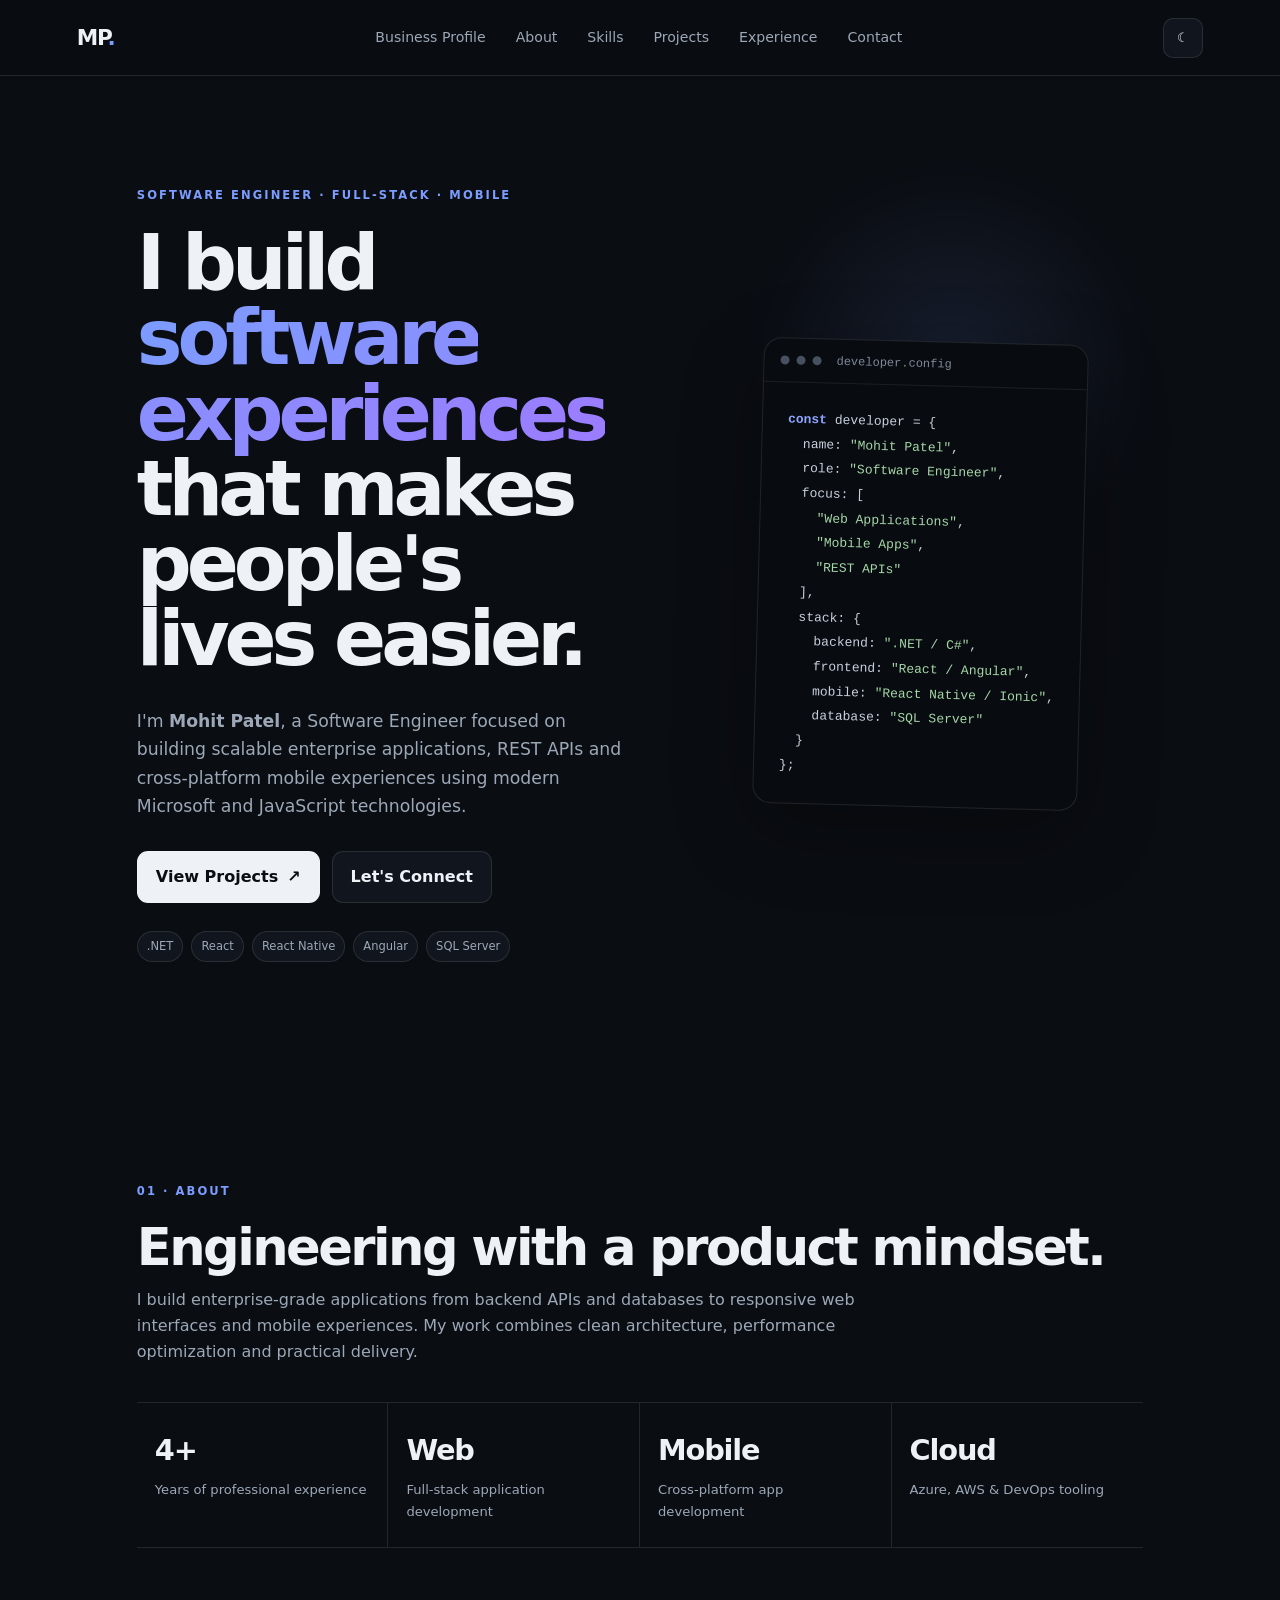
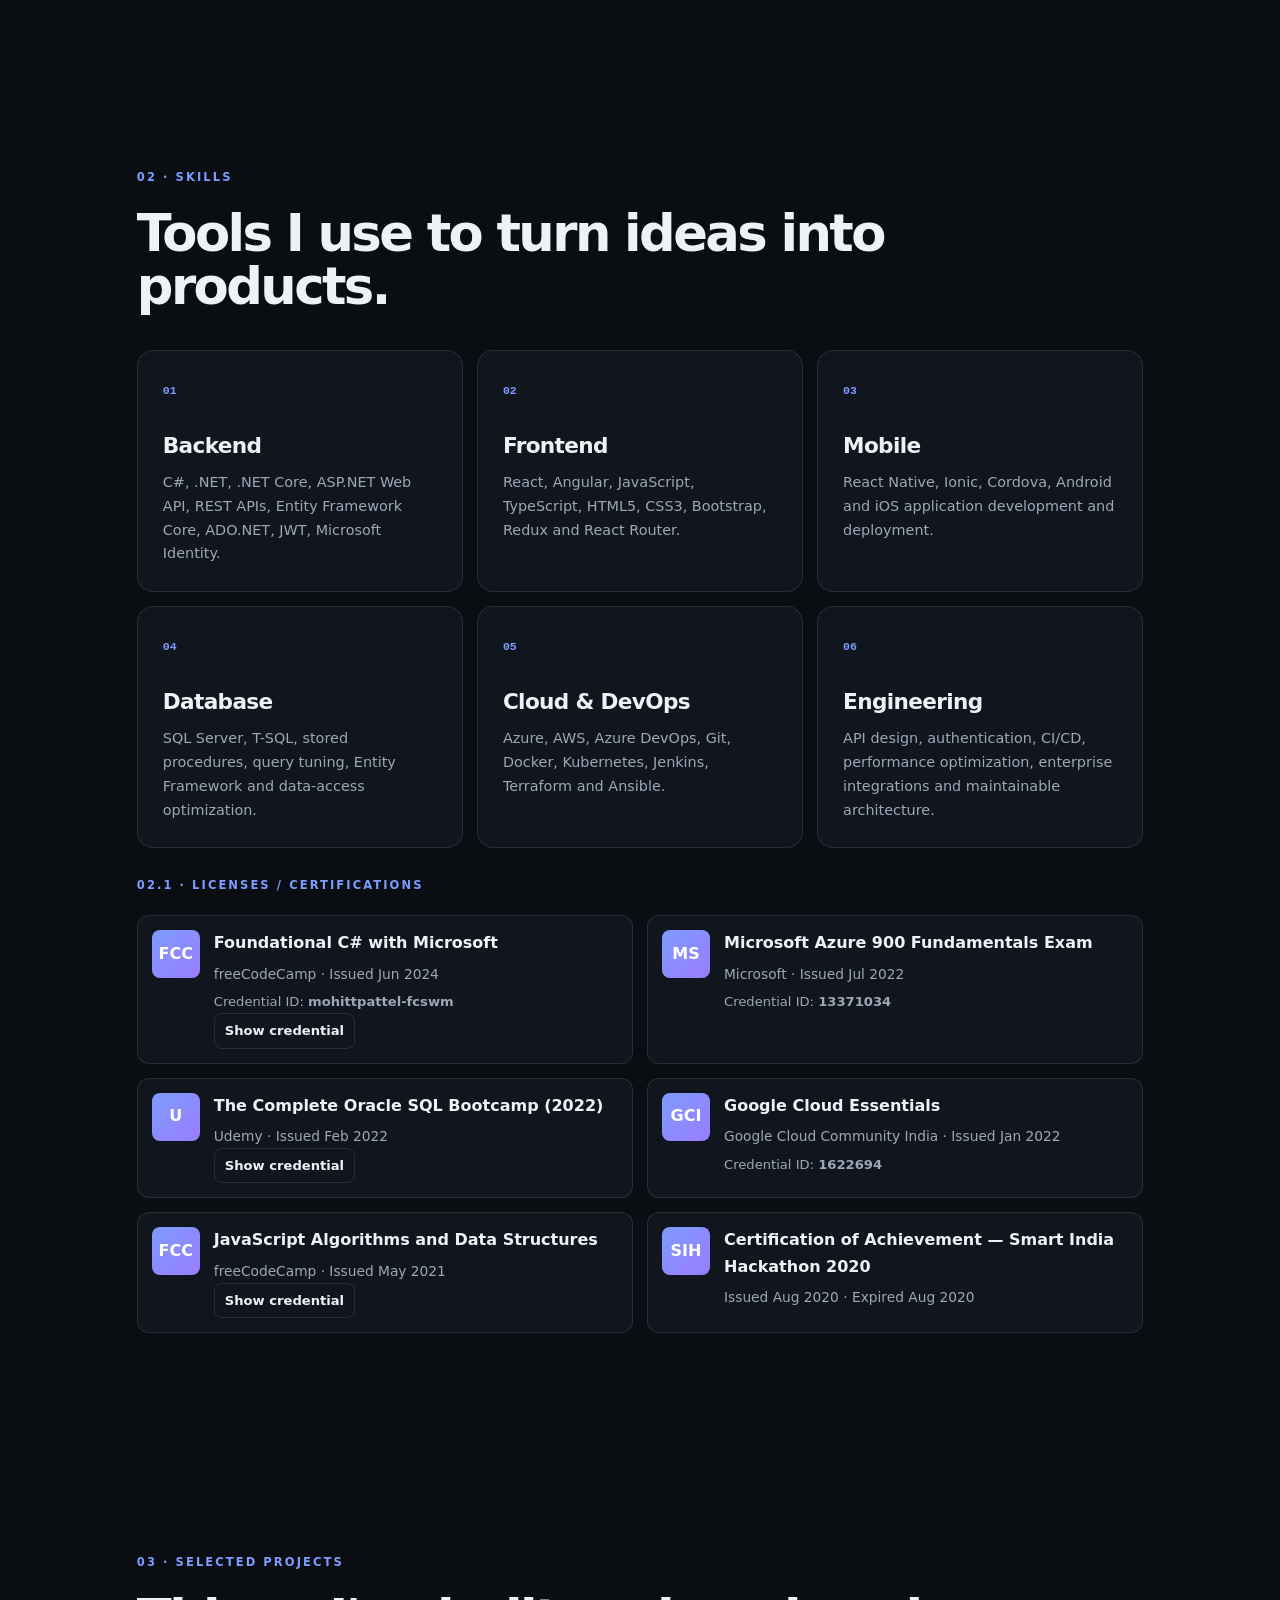
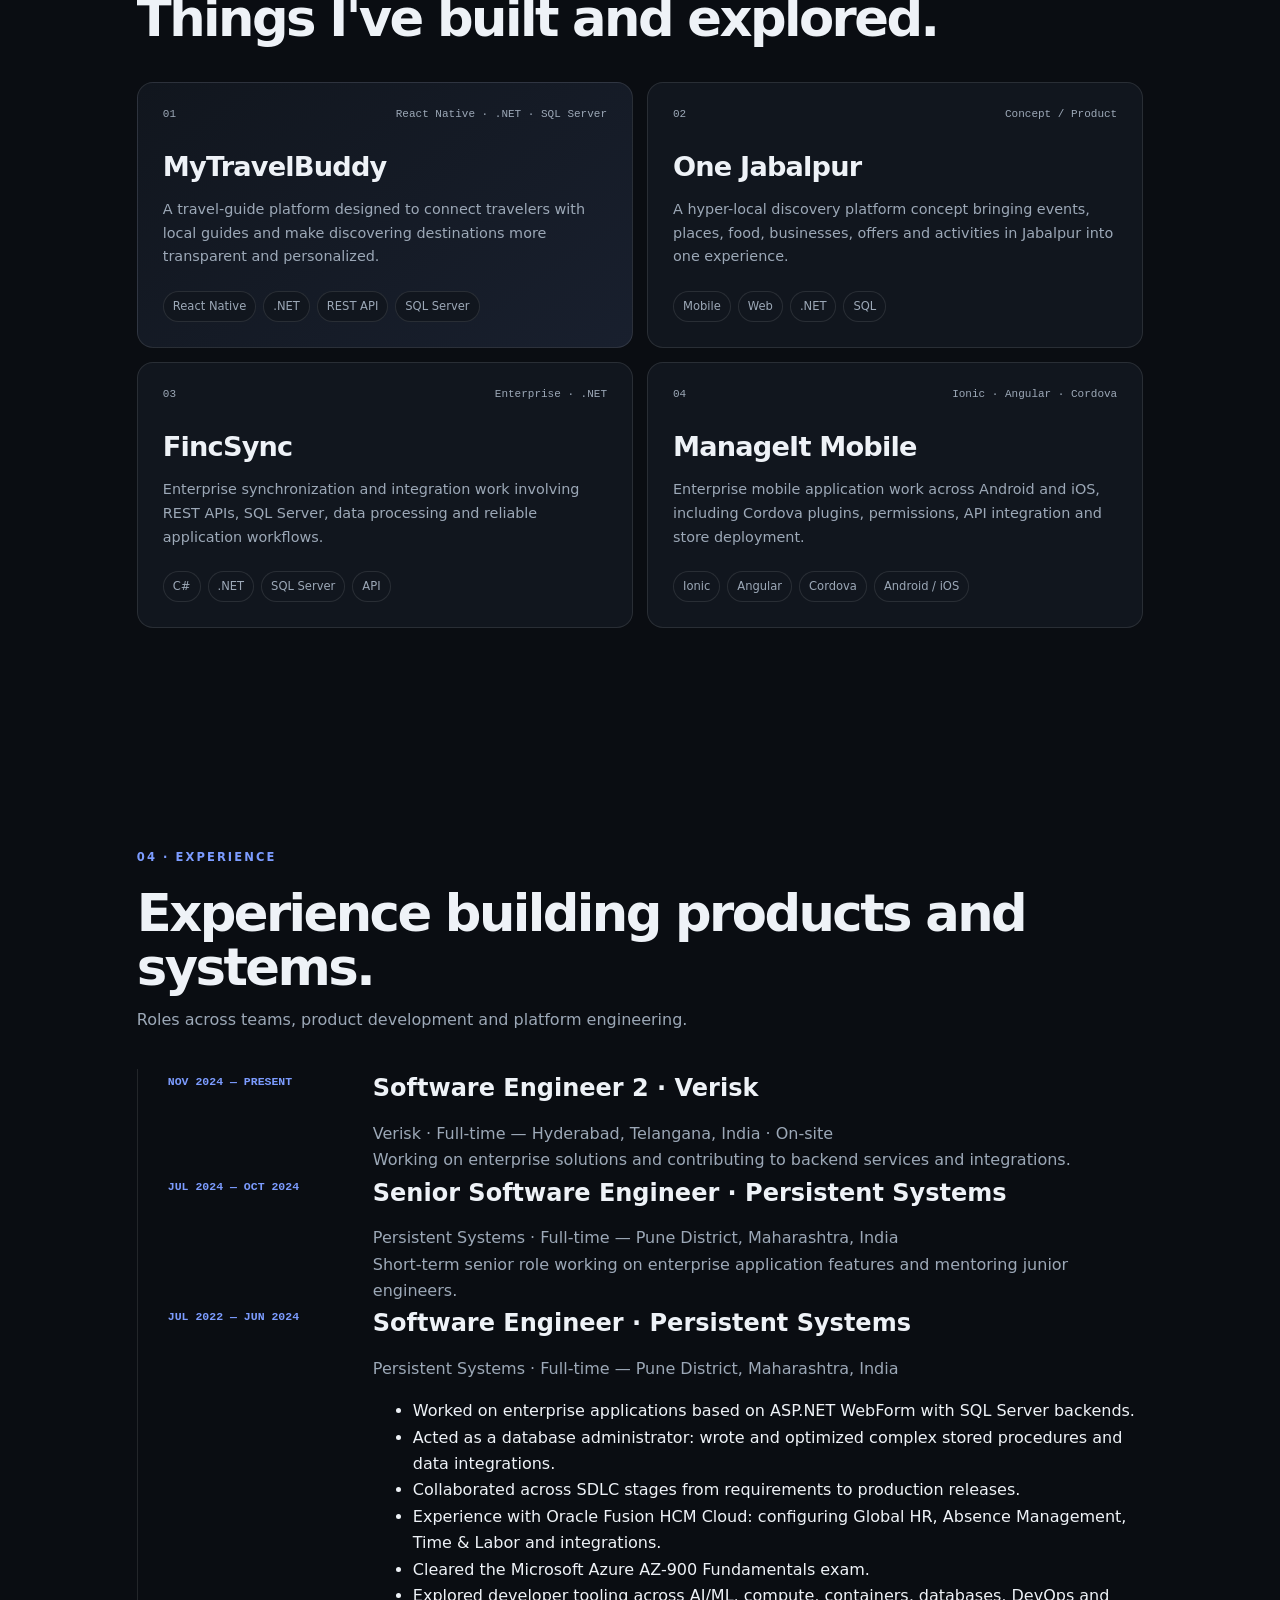
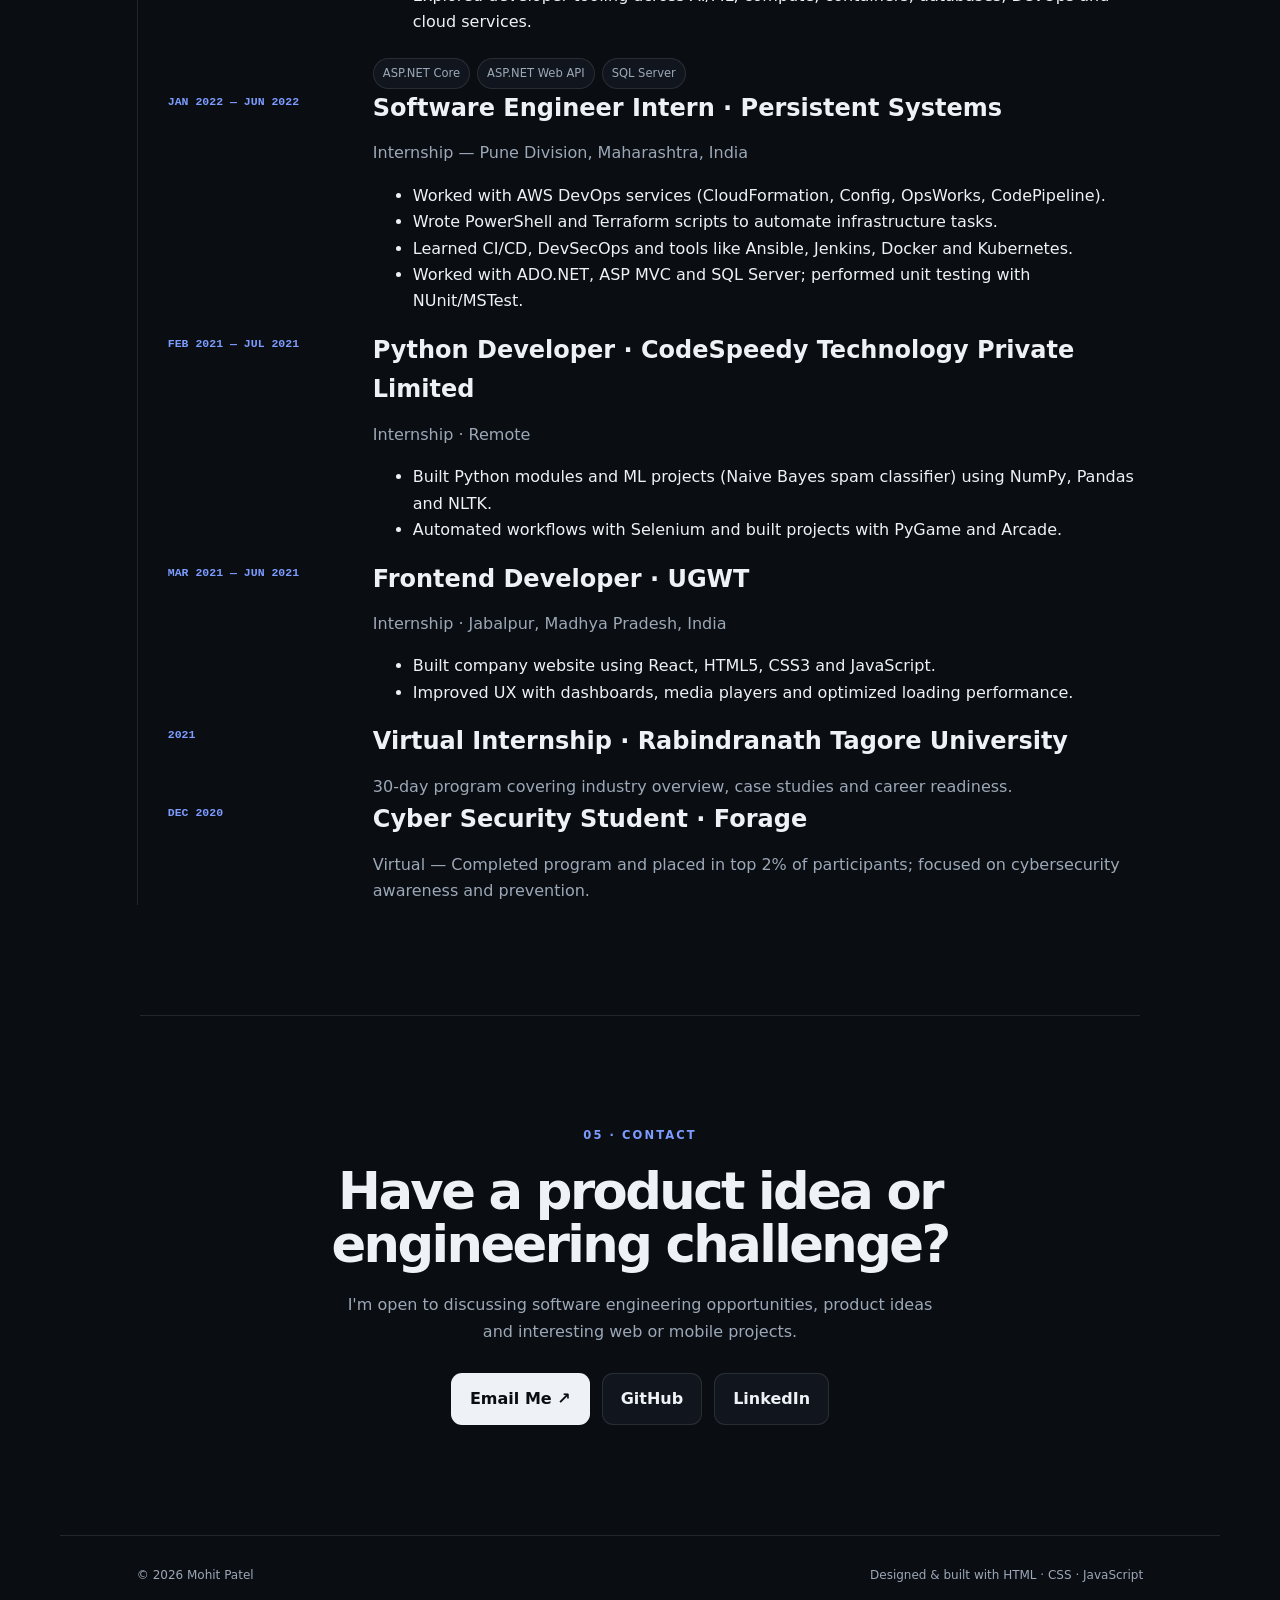
==== developer-profile/developer-profile.html @ 4eb15184 "Added business profile" ====
<!DOCTYPE html>
<html lang="en">

<head>
  <meta charset="UTF-8">
  <meta name="viewport" content="width=device-width, initial-scale=1.0">
  <meta name="description"
    content="Mohit Patel — Software Engineer and Full-Stack Web & Mobile Developer specializing in .NET, React, React Native, Angular, SQL Server, Cloud and DevOps.">
  <meta name="author" content="Mohit Patel">
  <meta property="og:title" content="Mohit Patel | Software Engineer">
  <meta property="og:description"
    content="Full-Stack Web & Mobile Developer — .NET, React, React Native, Angular, SQL Server, Cloud & DevOps.">
  <meta property="og:type" content="website">
  <meta property="og:image" content="images/profile-1.jpeg">
  <meta property="og:image:alt" content="Mohit Patel — portrait">
  <meta name="twitter:card" content="summary_large_image">
  <link rel="canonical" href="https://mohittpattel.github.io/">
  <title>Mohit Patel | Software Engineer</title>
  <link rel="icon" href="images/favicon.png" type="image/png">
  <link rel="stylesheet" href="style.css">
</head>

<body>
  <header class="nav">
    <a class="brand" href="#home">MP<span>.</span></a>
    <nav id="navLinks">
      <a href="../index.html" target="_blank" rel="noopener noreferrer">Business Profile</a>
      <a href="#about">About</a>
      <a href="#skills">Skills</a>
      <a href="#projects">Projects</a>
      <a href="#experience">Experience</a>
      <a href="#contact">Contact</a>
    </nav>
    <div class="nav-actions">
      <button id="themeToggle" class="icon-btn" aria-label="Toggle theme">☾</button>
      <button id="menuToggle" class="icon-btn menu-btn" aria-label="Open menu">☰</button>
    </div>
  </header>

  <main>
    <section id="home" class="hero section">
      <div class="hero-copy reveal">
        <p class="eyebrow">SOFTWARE ENGINEER · FULL-STACK · MOBILE</p>
        <h1>I build<span> software experiences </span> that makes people's lives easier.</h1>
        <p class="hero-text">
          I'm <b>Mohit Patel</b>, a Software Engineer focused on building scalable enterprise
          applications, REST APIs and cross-platform mobile experiences using modern
          Microsoft and JavaScript technologies.
        </p>
        <div class="cta-row">
          <a class="btn primary" href="#projects">View Projects <span>↗</span></a>
          <a class="btn secondary" href="#contact">Let's Connect</a>
        </div>
        <div class="quick-stack">
          <span>.NET</span><span>React</span><span>React Native</span><span>Angular</span><span>SQL Server</span>
        </div>
        <!-- portrait removed -->
      </div>
      <div class="hero-card reveal">
        <div class="code-window">
          <div class="window-bar"><i></i><i></i><i></i><span>developer.config</span></div>
          <pre><code><b>const</b> developer = {
  name: <em>"Mohit Patel"</em>,
  role: <em>"Software Engineer"</em>,
  focus: [
    <em>"Web Applications"</em>,
    <em>"Mobile Apps"</em>,
    <em>"REST APIs"</em>
  ],
  stack: {
    backend: <em>".NET / C#"</em>,
    frontend: <em>"React / Angular"</em>,
    mobile: <em>"React Native / Ionic"</em>,
    database: <em>"SQL Server"</em>
  }
};</code></pre>
        </div>
      </div>
    </section>

    <section id="about" class="section narrow reveal">
      <p class="eyebrow">01 · ABOUT</p>
      <div class="section-heading">
        <h2>Engineering with a product mindset.</h2>
        <p>
          I build enterprise-grade applications from backend APIs and databases to
          responsive web interfaces and mobile experiences. My work combines clean
          architecture, performance optimization and practical delivery.
        </p>
      </div>
      <div class="stats">
        <div><strong>4+</strong><span>Years of professional experience</span></div>
        <div><strong>Web</strong><span>Full-stack application development</span></div>
        <div><strong>Mobile</strong><span>Cross-platform app development</span></div>
        <div><strong>Cloud</strong><span>Azure, AWS & DevOps tooling</span></div>
      </div>
    </section>

    <section id="skills" class="section reveal">
      <p class="eyebrow">02 · SKILLS</p>
      <div class="section-heading">
        <h2>Tools I use to turn ideas into products.</h2>
      </div>
      <div class="skill-grid">
        <article class="skill-card"><span class="skill-no">01</span>
          <h3>Backend</h3>
          <p>C#, .NET, .NET Core, ASP.NET Web API, REST APIs, Entity Framework Core, ADO.NET, JWT, Microsoft Identity.
          </p>
        </article>
        <article class="skill-card"><span class="skill-no">02</span>
          <h3>Frontend</h3>
          <p>React, Angular, JavaScript, TypeScript, HTML5, CSS3, Bootstrap, Redux and React Router.</p>
        </article>
        <article class="skill-card"><span class="skill-no">03</span>
          <h3>Mobile</h3>
          <p>React Native, Ionic, Cordova, Android and iOS application development and deployment.</p>
        </article>
        <article class="skill-card"><span class="skill-no">04</span>
          <h3>Database</h3>
          <p>SQL Server, T-SQL, stored procedures, query tuning, Entity Framework and data-access optimization.</p>
        </article>
        <article class="skill-card"><span class="skill-no">05</span>
          <h3>Cloud & DevOps</h3>
          <p>Azure, AWS, Azure DevOps, Git, Docker, Kubernetes, Jenkins, Terraform and Ansible.</p>
        </article>
        <article class="skill-card"><span class="skill-no">06</span>
          <h3>Engineering</h3>
          <p>API design, authentication, CI/CD, performance optimization, enterprise integrations and maintainable
            architecture.</p>
        </article>
      </div>

      <div class="certifications">
        <p class="eyebrow">02.1 · LICENSES / CERTIFICATIONS</p>
        <div class="cert-grid">
          <article class="cert-card">
            <div class="cert-logo">
              <div class="cert-placeholder">FCC</div>
            </div>
            <div class="cert-body">
              <h4>Foundational C# with Microsoft</h4>
              <p class="issuer">freeCodeCamp · Issued Jun 2024</p>
              <p class="cred">Credential ID: <strong>mohittpattel-fcswm</strong></p>
              <a class="btn small"
                href="https://www.freecodecamp.org/certification/mohittpattel/foundational-c-sharp-with-microsoft"
                target="_blank" rel="noopener noreferrer" aria-label="View Foundational C# credential">Show
                credential</a>
            </div>
          </article>

          <article class="cert-card">
            <div class="cert-logo">
              <div class="cert-placeholder">MS</div>
            </div>
            <div class="cert-body">
              <h4>Microsoft Azure 900 Fundamentals Exam</h4>
              <p class="issuer">Microsoft · Issued Jul 2022</p>
              <p class="cred">Credential ID: <strong>13371034</strong></p>
            </div>
          </article>

          <article class="cert-card">
            <div class="cert-logo">
              <div class="cert-placeholder">U</div>
            </div>
            <div class="cert-body">
              <h4>The Complete Oracle SQL Bootcamp (2022)</h4>
              <p class="issuer">Udemy · Issued Feb 2022</p>
              <a class="btn small"
                href="https://www.skills.google/public_profiles/159e2598-d4a2-4c87-ac32-fab912d68f3f/badges/1622694?utm_medium=social&utm_source=linkedin&utm_campaign=ql-social-share"
                target="_blank" rel="noopener noreferrer" aria-label="View Google Cloud Essentials credential">Show
                credential</a>
            </div>
          </article>

          <article class="cert-card">
            <div class="cert-logo">
              <div class="cert-placeholder">GCI</div>
            </div>
            <div class="cert-body">
              <h4>Google Cloud Essentials</h4>
              <p class="issuer">Google Cloud Community India · Issued Jan 2022</p>
              <p class="cred">Credential ID: <strong>1622694</strong></p>
              <!-- credential button removed per request -->
            </div>
          </article>

          <article class="cert-card">
            <div class="cert-logo">
              <div class="cert-placeholder">FCC</div>
            </div>
            <div class="cert-body">
              <h4>JavaScript Algorithms and Data Structures</h4>
              <p class="issuer">freeCodeCamp · Issued May 2021</p>
              <a class="btn small"
                href="https://www.freecodecamp.org/certification/mohittpattel/javascript-algorithms-and-data-structures"
                target="_blank" rel="noopener noreferrer" aria-label="View JavaScript Algorithms credential">Show
                credential</a>
            </div>
          </article>

          <article class="cert-card">
            <div class="cert-logo">
              <div class="cert-placeholder">SIH</div>
            </div>
            <div class="cert-body">
              <h4>Certification of Achievement — Smart India Hackathon 2020</h4>
              <p class="issuer">Issued Aug 2020 · Expired Aug 2020</p>
            </div>
          </article>
        </div>
      </div>
    </section>

    <section id="projects" class="section reveal">
      <p class="eyebrow">03 · SELECTED PROJECTS</p>
      <div class="section-heading">
        <h2>Things I've built and explored.</h2>
      </div>
      <div class="project-grid">
        <article class="project-card featured">
          <div class="project-top"><span>01</span><span>React Native · .NET · SQL Server</span></div>
          <h3>MyTravelBuddy</h3>
          <p>A travel-guide platform designed to connect travelers with local guides and make discovering destinations
            more transparent and personalized.</p>
          <div class="tags"><span>React Native</span><span>.NET</span><span>REST API</span><span>SQL Server</span></div>
        </article>
        <article class="project-card">
          <div class="project-top"><span>02</span><span>Concept / Product</span></div>
          <h3>One Jabalpur</h3>
          <p>A hyper-local discovery platform concept bringing events, places, food, businesses, offers and activities
            in Jabalpur into one experience.</p>
          <div class="tags"><span>Mobile</span><span>Web</span><span>.NET</span><span>SQL</span></div>
        </article>
        <article class="project-card">
          <div class="project-top"><span>03</span><span>Enterprise · .NET</span></div>
          <h3>FincSync</h3>
          <p>Enterprise synchronization and integration work involving REST APIs, SQL Server, data processing and
            reliable application workflows.</p>
          <div class="tags"><span>C#</span><span>.NET</span><span>SQL Server</span><span>API</span></div>
        </article>
        <article class="project-card">
          <div class="project-top"><span>04</span><span>Ionic · Angular · Cordova</span></div>
          <h3>ManageIt Mobile</h3>
          <p>Enterprise mobile application work across Android and iOS, including Cordova plugins, permissions, API
            integration and store deployment.</p>
          <div class="tags"><span>Ionic</span><span>Angular</span><span>Cordova</span><span>Android / iOS</span></div>
        </article>
      </div>
    </section>

    <section id="experience" class="section narrow reveal">
      <p class="eyebrow">04 · EXPERIENCE</p>
      <div class="section-heading">
        <h2>Experience building products and systems.</h2>
        <p>Roles across teams, product development and platform engineering.</p>
      </div>
      <div class="timeline">

        <article>
          <div class="time">NOV 2024 — PRESENT</div>
          <div>
            <h3>Software Engineer 2 · Verisk</h3>
            <p>Verisk · Full-time — Hyderabad, Telangana, India · On-site</p>
            <p>Working on enterprise solutions and contributing to backend services and integrations.</p>
          </div>
        </article>

        <article>
          <div class="time">JUL 2024 — OCT 2024</div>
          <div>
            <h3>Senior Software Engineer · Persistent Systems</h3>
            <p>Persistent Systems · Full-time — Pune District, Maharashtra, India</p>
            <p>Short-term senior role working on enterprise application features and mentoring junior engineers.</p>
          </div>
        </article>

        <article>
          <div class="time">JUL 2022 — JUN 2024</div>
          <div>
            <h3>Software Engineer · Persistent Systems</h3>
            <p>Persistent Systems · Full-time — Pune District, Maharashtra, India</p>
            <ul>
              <li>Worked on enterprise applications based on ASP.NET WebForm with SQL Server backends.</li>
              <li>Acted as a database administrator: wrote and optimized complex stored procedures and data
                integrations.</li>
              <li>Collaborated across SDLC stages from requirements to production releases.</li>
              <li>Experience with Oracle Fusion HCM Cloud: configuring Global HR, Absence Management, Time & Labor and
                integrations.</li>
              <li>Cleared the Microsoft Azure AZ-900 Fundamentals exam.</li>
              <li>Explored developer tooling across AI/ML, compute, containers, databases, DevOps and cloud services.
              </li>
            </ul>
            <div class="tags"><span>ASP.NET Core</span><span>ASP.NET Web API</span><span>SQL Server</span></div>
          </div>
        </article>

        <article>
          <div class="time">JAN 2022 — JUN 2022</div>
          <div>
            <h3>Software Engineer Intern · Persistent Systems</h3>
            <p>Internship — Pune Division, Maharashtra, India</p>
            <ul>
              <li>Worked with AWS DevOps services (CloudFormation, Config, OpsWorks, CodePipeline).</li>
              <li>Wrote PowerShell and Terraform scripts to automate infrastructure tasks.</li>
              <li>Learned CI/CD, DevSecOps and tools like Ansible, Jenkins, Docker and Kubernetes.</li>
              <li>Worked with ADO.NET, ASP MVC and SQL Server; performed unit testing with NUnit/MSTest.</li>
            </ul>
          </div>
        </article>

        <article>
          <div class="time">FEB 2021 — JUL 2021</div>
          <div>
            <h3>Python Developer · CodeSpeedy Technology Private Limited</h3>
            <p>Internship · Remote</p>
            <ul>
              <li>Built Python modules and ML projects (Naive Bayes spam classifier) using NumPy, Pandas and NLTK.</li>
              <li>Automated workflows with Selenium and built projects with PyGame and Arcade.</li>
            </ul>
          </div>
        </article>

        <article>
          <div class="time">MAR 2021 — JUN 2021</div>
          <div>
            <h3>Frontend Developer · UGWT</h3>
            <p>Internship · Jabalpur, Madhya Pradesh, India</p>
            <ul>
              <li>Built company website using React, HTML5, CSS3 and JavaScript.</li>
              <li>Improved UX with dashboards, media players and optimized loading performance.</li>
            </ul>
          </div>
        </article>

        <article>
          <div class="time">2021</div>
          <div>
            <h3>Virtual Internship · Rabindranath Tagore University</h3>
            <p>30-day program covering industry overview, case studies and career readiness.</p>
          </div>
        </article>

        <article>
          <div class="time">DEC 2020</div>
          <div>
            <h3>Cyber Security Student · Forage</h3>
            <p>Virtual — Completed program and placed in top 2% of participants; focused on cybersecurity awareness and
              prevention.</p>
          </div>
        </article>

      </div>
    </section>

    <section id="contact" class="section contact reveal">
      <p class="eyebrow">05 · CONTACT</p>
        <h2>Have a product idea or engineering challenge?</h2>
        <p>I'm open to discussing software engineering opportunities, product ideas and interesting web or mobile projects.</p>
      <div class="cta-row">
        <a class="btn primary" href="mailto:mohit.patel@example.com">Email Me ↗</a>
        <a class="btn secondary" href="https://github.com/MohittPattel/" target="_blank" rel="noopener noreferrer">GitHub</a>
        <a class="btn secondary" href="https://www.linkedin.com/in/mohittpattel/" target="_blank" rel="noopener noreferrer">LinkedIn</a>
      </div>
    </section>
  </main>

  <footer>
    <span>© <span id="year"></span> Mohit Patel</span>
    <span>Designed & built with HTML · CSS · JavaScript</span>
  </footer>

  <script src="script.js"></script>
</body>
</html>
---- developer-profile/style.css ----
:root {
  --bg: #0a0d12;
  --surface: #11161e;
  --surface2: #161d27;
  --text: #eef2f7;
  --muted: #9ca8b7;
  --line: rgba(255, 255, 255, 0.1);
  --accent: #7c9cff;
  --accent2: #9b7cff;
  --shadow: 0 25px 80px rgba(0, 0, 0, 0.3);
}
body.light {
  --bg: #f5f7fb;
  --surface: #fff;
  --surface2: #edf1f7;
  --text: #111827;
  --muted: #5d6877;
  --line: rgba(17, 24, 39, 0.11);
  --accent: #4d65e8;
  --accent2: #8158db;
  --shadow: 0 25px 70px rgba(30, 45, 80, 0.12);
}
* {
  box-sizing: border-box;
}
html {
  scroll-behavior: smooth;
}
body {
  margin: 0;
  background: var(--bg);
  color: var(--text);
  font-family:
    Inter,
    ui-sans-serif,
    system-ui,
    -apple-system,
    BlinkMacSystemFont,
    "Segoe UI",
    sans-serif;
  line-height: 1.65;
  transition: 0.25s;
}
a {
  color: inherit;
  text-decoration: none;
}
.nav {
  height: 76px;
  position: sticky;
  top: 0;
  z-index: 10;
  display: flex;
  align-items: center;
  justify-content: space-between;
  padding: 0 6vw;
  background: color-mix(in srgb, var(--bg) 86%, transparent);
  backdrop-filter: blur(18px);
  border-bottom: 1px solid var(--line);
}
.brand {
  font-size: 1.35rem;
  font-weight: 900;
  letter-spacing: -0.06em;
}
.brand span {
  color: var(--accent);
}
nav {
  display: flex;
  gap: 30px;
}
nav a {
  font-size: 0.88rem;
  color: var(--muted);
  transition: 0.2s;
}
nav a:hover {
  color: var(--text);
}
.nav-actions {
  display: flex;
  gap: 8px;
}
.icon-btn {
  border: 1px solid var(--line);
  background: var(--surface);
  color: var(--text);
  border-radius: 10px;
  width: 40px;
  height: 40px;
  cursor: pointer;
}
.menu-btn {
  display: none;
}
.section {
  max-width: 1160px;
  margin: auto;
  padding: 110px 6vw;
}
.hero {
  min-height: calc(100vh - 76px);
  display: grid;
  grid-template-columns: 1.05fr 0.95fr;
  gap: 70px;
  align-items: center;
  position: relative;
}
.hero:before {
  content: "";
  position: absolute;
  width: 420px;
  height: 420px;
  right: 5%;
  top: 8%;
  background: radial-gradient(circle, var(--accent), transparent 68%);
  opacity: 0.12;
  filter: blur(20px);
  pointer-events: none;
}
.eyebrow {
  font-size: 0.72rem;
  letter-spacing: 0.18em;
  color: var(--accent);
  font-weight: 800;
  margin: 0 0 20px;
}
.hero h1 {
  font-size: clamp(3rem, 6vw, 6.2rem);
  line-height: 0.98;
  letter-spacing: -0.065em;
  margin: 0;
  max-width: 850px;
}
.hero h1 span {
  background: linear-gradient(120deg, var(--accent), var(--accent2));
  -webkit-background-clip: text;
  background-clip: text;
  color: transparent;
}
.hero-text {
  color: var(--muted);
  font-size: 1.08rem;
  max-width: 680px;
  margin: 30px 0;
}
.cta-row {
  display: flex;
  gap: 12px;
  flex-wrap: wrap;
}
.btn {
  display: inline-flex;
  align-items: center;
  gap: 9px;
  padding: 12px 18px;
  border-radius: 11px;
  font-weight: 750;
  border: 1px solid var(--line);
  transition: 0.2s;
}
.btn:hover {
  transform: translateY(-2px);
}
.primary {
  background: var(--text);
  color: var(--bg);
}
.secondary {
  background: var(--surface);
}
.quick-stack {
  display: flex;
  gap: 8px;
  flex-wrap: wrap;
  margin-top: 28px;
}
.quick-stack span,
.tags span {
  font-size: 0.72rem;
  border: 1px solid var(--line);
  background: var(--surface);
  padding: 5px 9px;
  border-radius: 99px;
  color: var(--muted);
}
.hero-card {
  position: relative;
  max-width: 680px;
  justify-self: center;
}
.code-window {
  background: #080b10;
  border: 1px solid var(--line);
  border-radius: 18px;
  overflow: hidden;
  box-shadow: var(--shadow);
  transform: rotate(1.5deg);
  width: 100%;
  max-width: 680px;
}
.window-bar {
  height: 44px;
  display: flex;
  align-items: center;
  gap: 7px;
  padding: 0 16px;
  border-bottom: 1px solid rgba(255, 255, 255, 0.08);
  color: #7e8998;
  font:
    12px ui-monospace,
    monospace;
}
.window-bar i {
  width: 9px;
  height: 9px;
  border-radius: 50%;
  background: #46505e;
}
.window-bar span {
  margin-left: 8px;
}
.code-window pre {
  padding: 25px;
  margin: 0;
  overflow: auto;
  color: #c7d0dc;
  font:
    13px/1.9 ui-monospace,
    SFMono-Regular,
    Menlo,
    monospace;
}
.code-window b {
  color: #8da5ff;
}
.code-window em {
  color: #a6d6a8;
  font-style: normal;
}
.section-heading {
  display: block;
  margin-bottom: 36px;
}
.section-heading h2,
.contact h2 {
  font-size: clamp(2rem, 4vw, 3.6rem);
  line-height: 1.05;
  letter-spacing: -0.05em;
  margin: 0 0 12px 0;
  max-width: 100%;
}
.section-heading p {
  color: var(--muted);
  max-width: 760px;
  margin: 0;
}
.business-profile-grid {
  display: grid;
  grid-template-columns: repeat(3, 1fr);
  gap: 14px;
  margin-top: 20px;
}
.business-profile-card {
  background: var(--surface);
  border: 1px solid var(--line);
  border-radius: 16px;
  padding: 24px 22px;
}
.business-profile-card h3 {
  margin: 0 0 10px;
  font-size: 1.2rem;
  letter-spacing: -0.03em;
}
.business-profile-card p {
  margin: 0;
  color: var(--muted);
}
.stats {
  display: grid;
  grid-template-columns: repeat(4, 1fr);
  border-top: 1px solid var(--line);
  border-bottom: 1px solid var(--line);
}
.stats div {
  padding: 24px 18px;
  border-right: 1px solid var(--line);
}
.stats div:last-child {
  border: 0;
}
.stats strong {
  display: block;
  font-size: 1.8rem;
  letter-spacing: -0.04em;
}
.stats span {
  display: block;
  color: var(--muted);
  font-size: 0.82rem;
  margin-top: 5px;
}
.skill-grid,
.project-grid {
  display: grid;
  grid-template-columns: repeat(3, 1fr);
  gap: 14px;
}
.skill-card,
.project-card {
  background: var(--surface);
  border: 1px solid var(--line);
  border-radius: 16px;
  padding: 25px;
  transition: 0.25s;
}
.skill-card:hover,
.project-card:hover {
  transform: translateY(-5px);
  border-color: color-mix(in srgb, var(--accent) 55%, var(--line));
}
.skill-no {
  color: var(--accent);
  font:
    700 0.72rem ui-monospace,
    monospace;
}
.skill-card h3,
.project-card h3 {
  font-size: 1.35rem;
  margin: 25px 0 8px;
  letter-spacing: -0.03em;
}
.skill-card p,
.project-card p {
  color: var(--muted);
  font-size: 0.9rem;
  margin: 0;
}
.project-grid {
  grid-template-columns: repeat(2, 1fr);
}
.project-card.featured {
  background: linear-gradient(
    145deg,
    var(--surface),
    color-mix(in srgb, var(--accent) 7%, var(--surface))
  );
}
.project-top {
  display: flex;
  justify-content: space-between;
  color: var(--muted);
  font:
    11px ui-monospace,
    monospace;
}
.project-card h3 {
  font-size: 1.7rem;
}
.tags {
  display: flex;
  gap: 7px;
  flex-wrap: wrap;
  margin-top: 22px;
}
.timeline {
  border-left: 1px solid var(--line);
  padding-left: 30px;
}
.timeline article {
  display: grid;
  grid-template-columns: 170px 1fr;
  gap: 35px;
}
.time {
  font:
    700 0.72rem ui-monospace,
    monospace;
  color: var(--accent);
  padding-top: 6px;
}
.timeline h3 {
  font-size: 1.5rem;
  margin: 0 0 12px;
}
.timeline p {
  color: var(--muted);
  margin: 0;
}
.contact {
  max-width: 1000px;
  text-align: center;
  border-top: 1px solid var(--line);
}
.contact h2 {
  margin: 0 auto 20px;
}
.contact > p:not(.eyebrow) {
  max-width: 600px;
  margin: 0 auto 28px;
  color: var(--muted);
}
.contact .cta-row {
  justify-content: center;
}
.contact small {
  display: block;
  color: var(--muted);
  margin-top: 22px;
  font-size: 0.72rem;
}
footer {
  max-width: 1160px;
  margin: auto;
  padding: 30px 6vw;
  border-top: 1px solid var(--line);
  display: flex;
  justify-content: space-between;
  color: var(--muted);
  font-size: 0.75rem;
}

/* Experience grid to match projects layout */
.experience-grid {
  display: grid;
  grid-template-columns: repeat(2, 1fr);
  gap: 14px;
  margin-top: 18px;
}
.experience-card {
  background: var(--surface);
  border: 1px solid var(--line);
  border-radius: 16px;
  padding: 20px;
  transition: 0.25s;
}
.experience-card:hover {
  transform: translateY(-6px);
  border-color: color-mix(in srgb, var(--accent) 55%, var(--line));
}
.experience-top {
  display: flex;
  justify-content: space-between;
  color: var(--muted);
  font:
    12px ui-monospace,
    monospace;
  margin-bottom: 8px;
}
.experience-card h3 {
  font-size: 1.3rem;
  margin: 6px 0;
}
.experience-card p {
  color: var(--muted);
  margin: 0 0 8px;
}
.experience-card ul {
  margin: 8px 0 0;
  padding-left: 18px;
  color: var(--muted);
}

@media (max-width: 800px) {
  .experience-grid {
    grid-template-columns: 1fr;
  }
}
.reveal {
  opacity: 0;
  transform: translateY(22px);
  transition:
    opacity 0.7s ease,
    transform 0.7s ease;
}
.reveal.visible {
  opacity: 1;
  transform: none;
}
/* Portrait panel styles */
.hero-visual {
  display: flex;
  justify-content: center;
  align-items: center;
}
.portrait-frame {
  position: relative;
  width: min(420px, 86vw);
  aspect-ratio: 0.8;
  border: 1px solid var(--line);
  border-radius: 20px;
  background: linear-gradient(160deg, var(--surface), var(--surface2));
  box-shadow: var(--shadow);
  overflow: hidden;
}
.portrait-frame img {
  width: 100%;
  height: 100%;
  object-fit: cover;
  display: block;
  filter: saturate(1.05) contrast(1.04);
}

/* Certifications */
.certifications {
  margin-top: 28px;
}
.cert-grid {
  display: grid;
  grid-template-columns: repeat(2, 1fr);
  gap: 14px;
  margin-top: 16px;
}
.cert-card {
  display: flex;
  gap: 14px;
  align-items: flex-start;
  background: var(--surface);
  border: 1px solid var(--line);
  padding: 14px;
  border-radius: 12px;
}
.cert-logo img {
  width: 48px;
  height: 48px;
  object-fit: contain;
  display: block;
}
.cert-placeholder {
  width: 48px;
  height: 48px;
  border-radius: 8px;
  background: linear-gradient(135deg, var(--accent), var(--accent2));
  display: flex;
  align-items: center;
  justify-content: center;
  color: #fff;
  font-weight: 700;
}
.cert-body h4 {
  margin: 0 0 6px;
  font-size: 1rem;
}
.cert-body .issuer {
  margin: 0;
  color: var(--muted);
  font-size: 0.86rem;
}
.cert-body .cred {
  margin: 6px 0 0;
  color: var(--muted);
  font-size: 0.82rem;
}
.btn.small {
  padding: 6px 10px;
  font-size: 0.82rem;
  border-radius: 8px;
}
@media (max-width: 800px) {
  .nav {
    padding: 0 5vw;
  }
  nav {
    display: none;
    position: absolute;
    top: 76px;
    left: 0;
    right: 0;
    padding: 18px 5vw;
    background: var(--bg);
    border-bottom: 1px solid var(--line);
    flex-direction: column;
    gap: 16px;
  }
  nav.open {
    display: flex;
  }
  .menu-btn {
    display: block;
  }
  .hero {
    grid-template-columns: 1fr;
    gap: 30px;
    padding-top: 70px;
  }
  .hero-card {
    display: none;
  }
  .section {
    padding: 80px 5vw;
  }
  .section-heading {
    display: block;
  }
  .section-heading p {
    margin-top: 20px;
  }
  .stats {
    grid-template-columns: 1fr 1fr;
  }
  .stats div:nth-child(2) {
    border-right: 0;
  }
  .stats div:nth-child(-n + 2) {
    border-bottom: 1px solid var(--line);
  }
  .business-profile-grid,
  .skill-grid,
  .project-grid {
    grid-template-columns: 1fr;
  }
  .timeline article {
    grid-template-columns: 1fr;
    gap: 5px;
  }
  footer {
    margin: 0 5vw;
    padding: 25px 0;
    display: block;
  }
  footer span {
    display: block;
    margin: 5px 0;
  }
}
@media (prefers-reduced-motion: reduce) {
  html {
    scroll-behavior: auto;
  }
  .reveal {
    transition: none;
  }
}

@media (max-width: 800px) {
  .cert-grid {
    grid-template-columns: 1fr;
  }
}
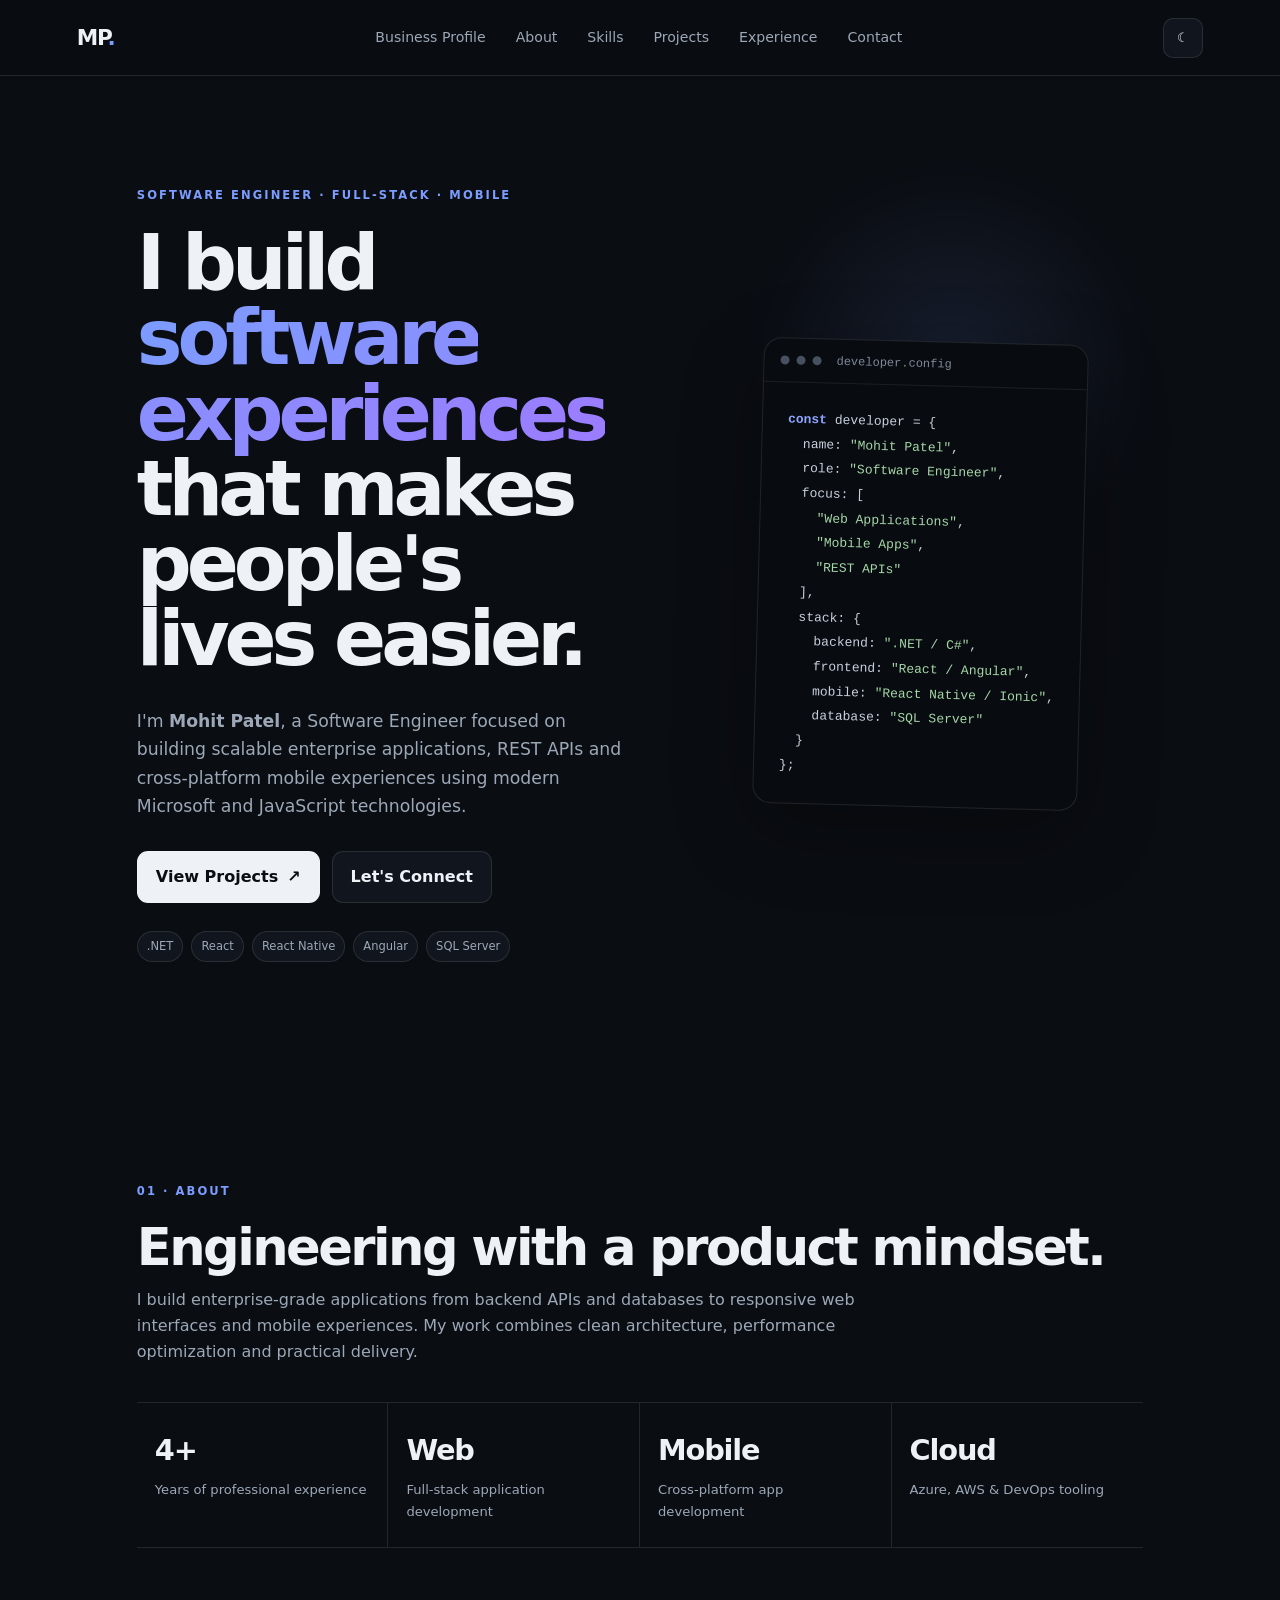
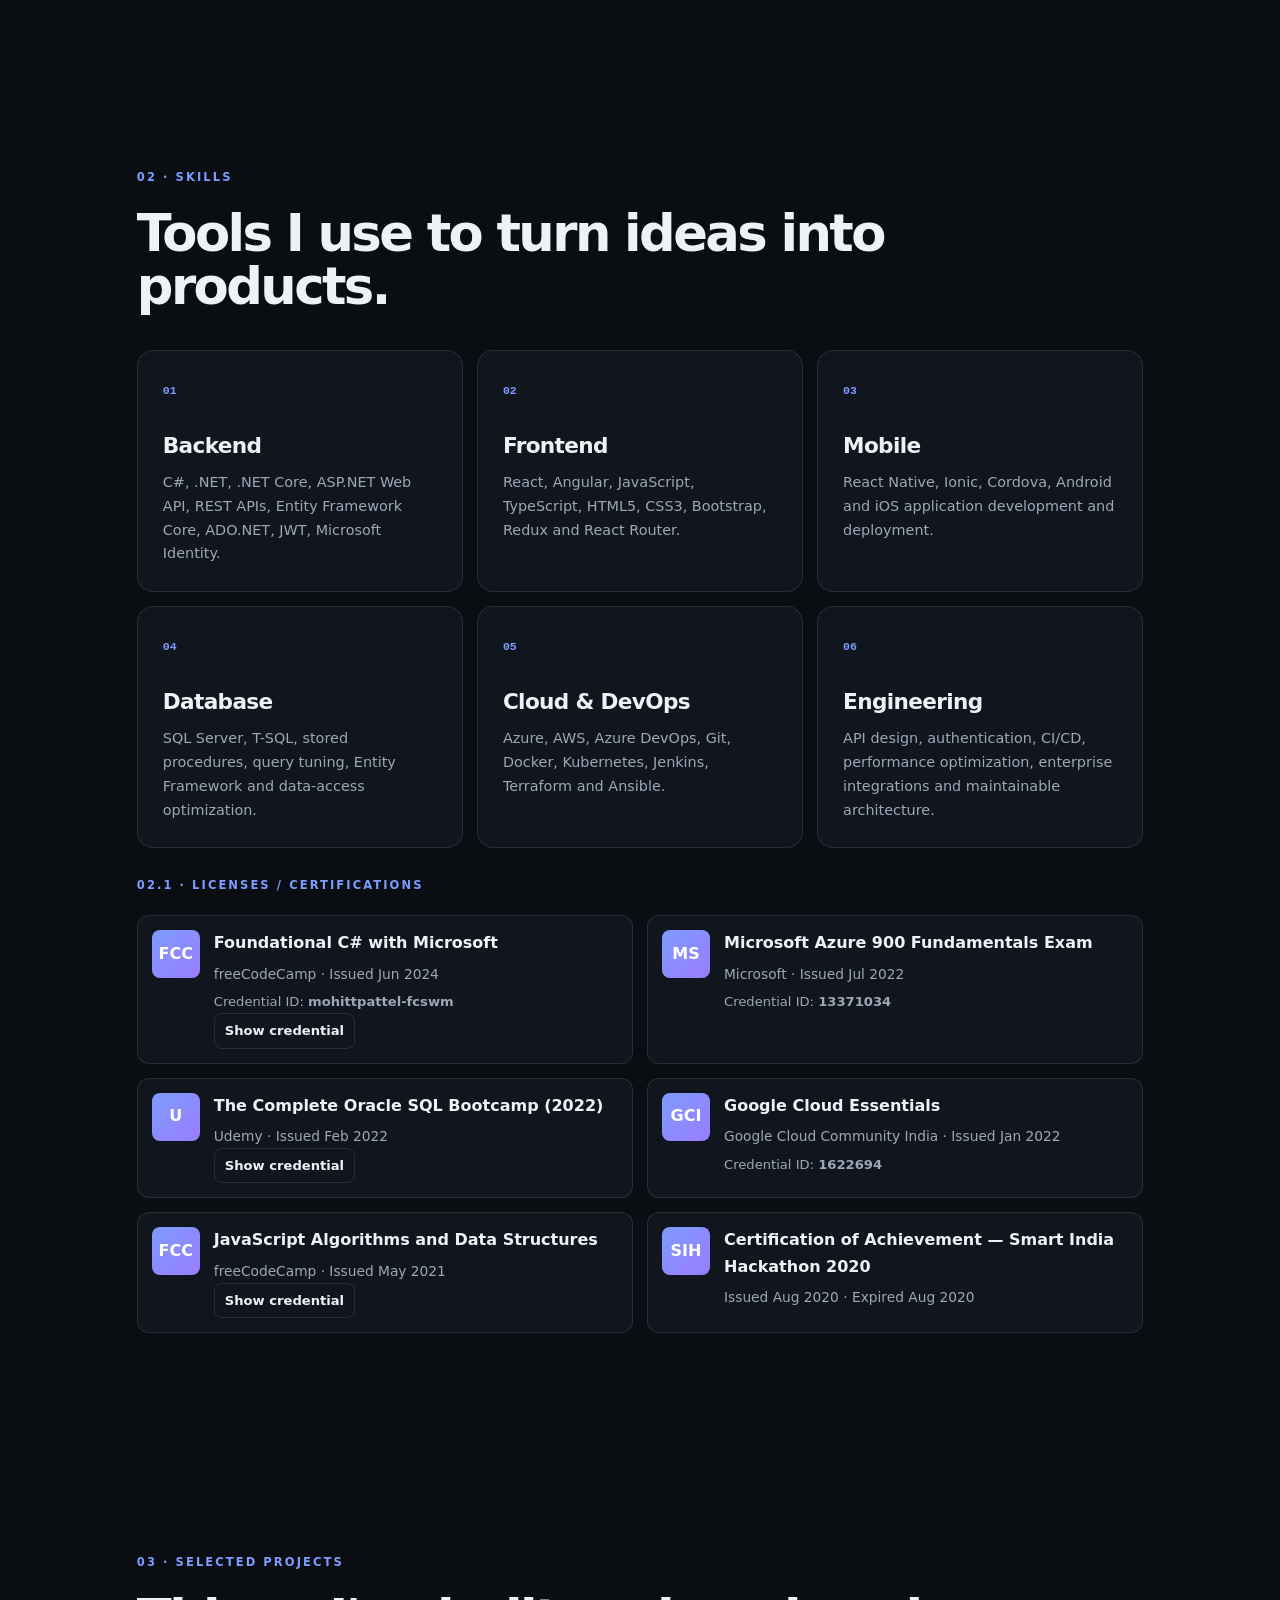
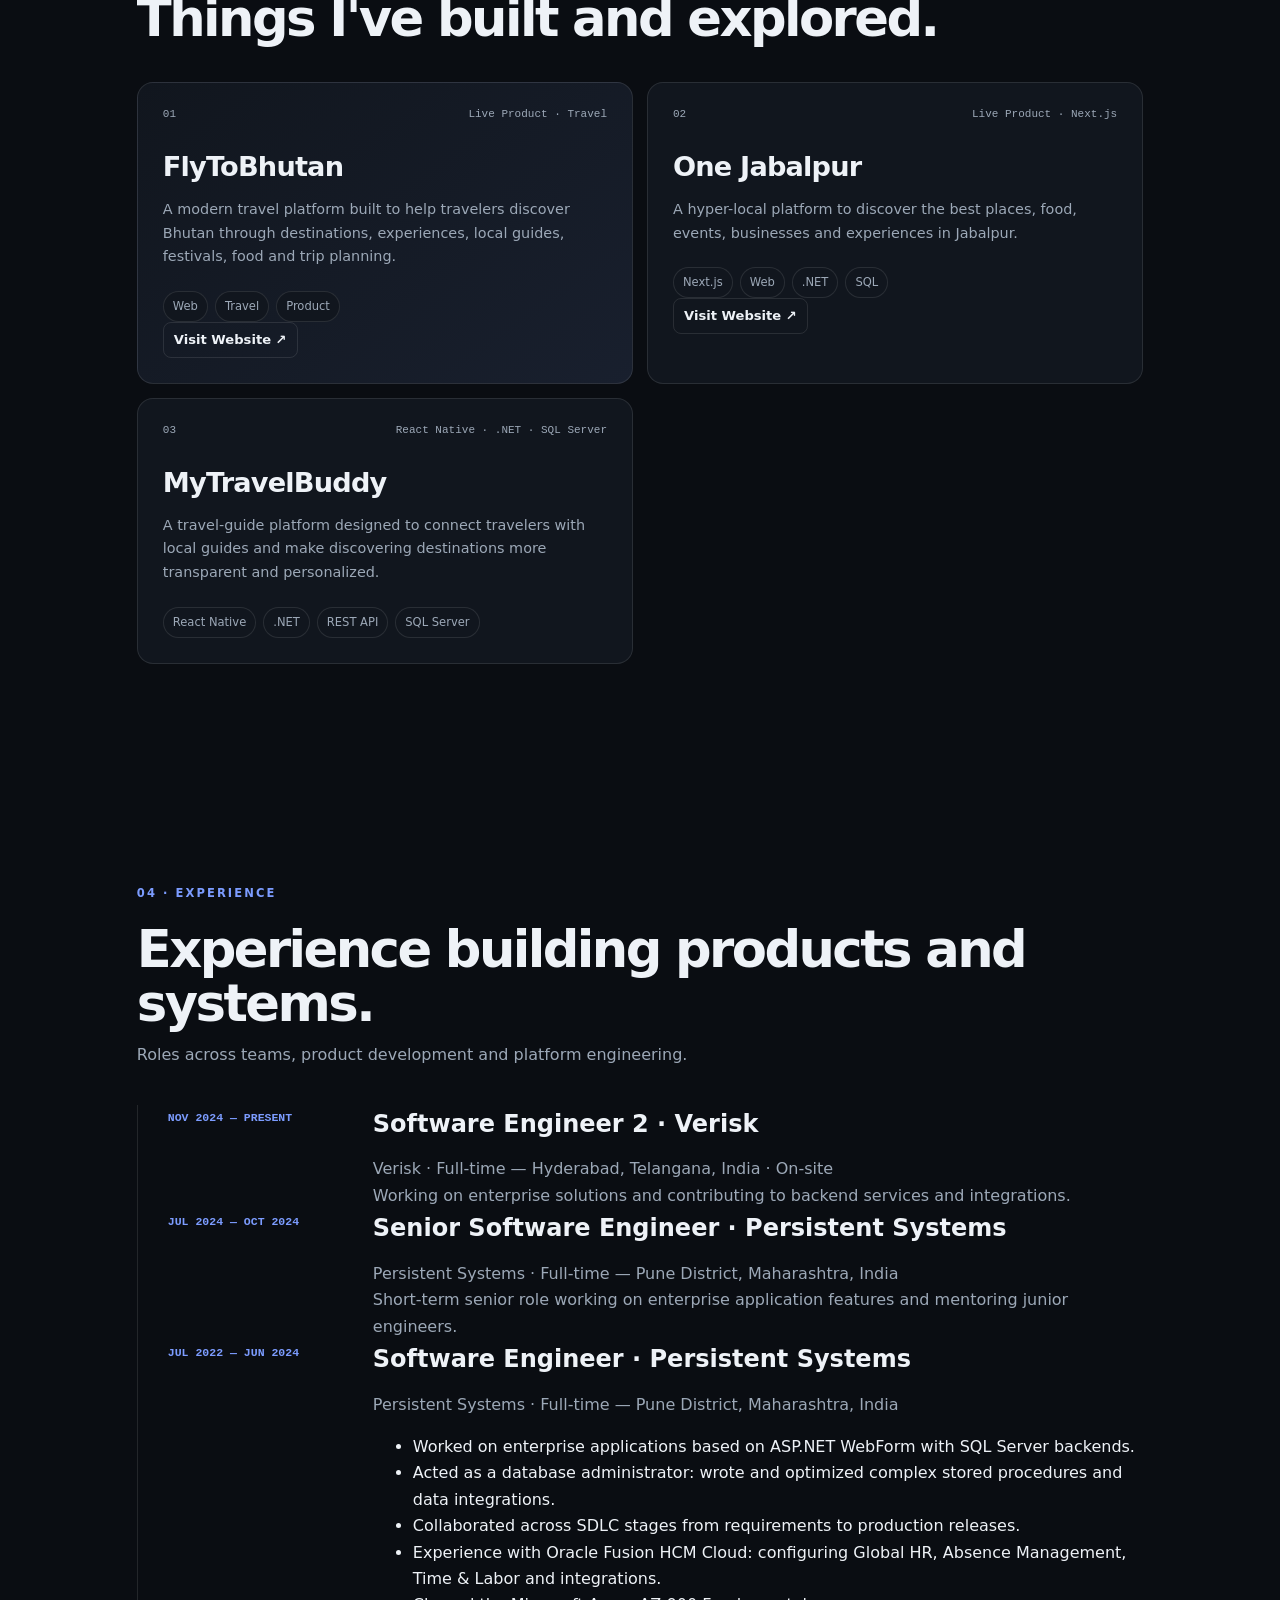
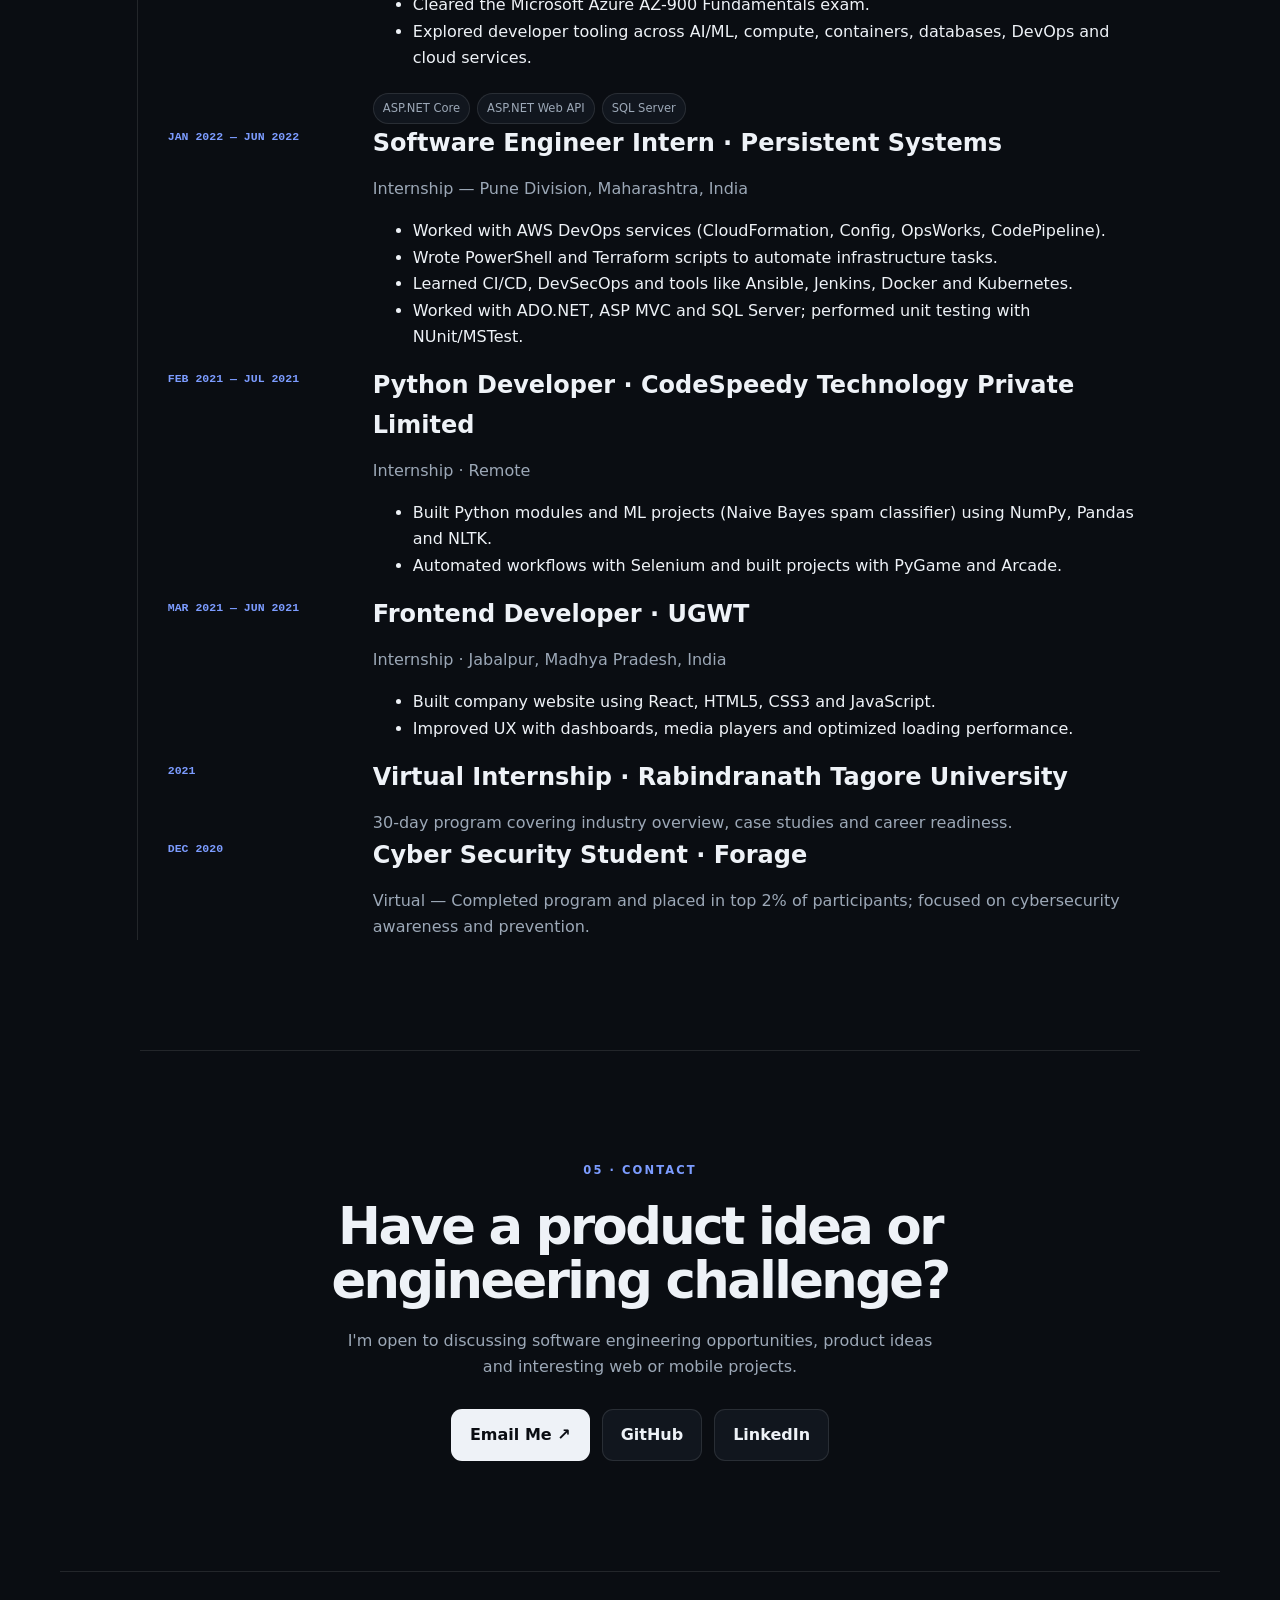
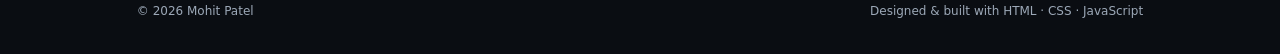
==== commit 4d0ac0db: "Updated" ====
--- a/developer-profile/developer-profile.html
+++ b/developer-profile/developer-profile.html
@@ -219,32 +219,29 @@
       </div>
       <div class="project-grid">
         <article class="project-card featured">
-          <div class="project-top"><span>01</span><span>React Native · .NET · SQL Server</span></div>
+          <div class="project-top"><span>01</span><span>Live Product · Travel</span></div>
+          <h3>FlyToBhutan</h3>
+          <p>A modern travel platform built to help travelers discover Bhutan through destinations, experiences,
+            local guides, festivals, food and trip planning.</p>
+          <div class="tags"><span>Web</span><span>Travel</span><span>Product</span></div>
+          <a class="btn small" href="https://www.flytobhutan.com/" target="_blank" rel="noopener noreferrer"
+            aria-label="Visit FlyToBhutan website">Visit Website ↗</a>
+        </article>
+        <article class="project-card">
+          <div class="project-top"><span>02</span><span>Live Product · Next.js</span></div>
+          <h3>One Jabalpur</h3>
+          <p>A hyper-local platform to discover the best places, food, events, businesses and experiences in
+            Jabalpur.</p>
+          <div class="tags"><span>Next.js</span><span>Web</span><span>.NET</span><span>SQL</span></div>
+          <a class="btn small" href="https://www.onejabalpur.com/" target="_blank" rel="noopener noreferrer"
+            aria-label="Visit One Jabalpur website">Visit Website ↗</a>
+        </article>
+        <article class="project-card">
+          <div class="project-top"><span>03</span><span>React Native · .NET · SQL Server</span></div>
           <h3>MyTravelBuddy</h3>
           <p>A travel-guide platform designed to connect travelers with local guides and make discovering destinations
             more transparent and personalized.</p>
           <div class="tags"><span>React Native</span><span>.NET</span><span>REST API</span><span>SQL Server</span></div>
-        </article>
-        <article class="project-card">
-          <div class="project-top"><span>02</span><span>Concept / Product</span></div>
-          <h3>One Jabalpur</h3>
-          <p>A hyper-local discovery platform concept bringing events, places, food, businesses, offers and activities
-            in Jabalpur into one experience.</p>
-          <div class="tags"><span>Mobile</span><span>Web</span><span>.NET</span><span>SQL</span></div>
-        </article>
-        <article class="project-card">
-          <div class="project-top"><span>03</span><span>Enterprise · .NET</span></div>
-          <h3>FincSync</h3>
-          <p>Enterprise synchronization and integration work involving REST APIs, SQL Server, data processing and
-            reliable application workflows.</p>
-          <div class="tags"><span>C#</span><span>.NET</span><span>SQL Server</span><span>API</span></div>
-        </article>
-        <article class="project-card">
-          <div class="project-top"><span>04</span><span>Ionic · Angular · Cordova</span></div>
-          <h3>ManageIt Mobile</h3>
-          <p>Enterprise mobile application work across Android and iOS, including Cordova plugins, permissions, API
-            integration and store deployment.</p>
-          <div class="tags"><span>Ionic</span><span>Angular</span><span>Cordova</span><span>Android / iOS</span></div>
         </article>
       </div>
     </section>
